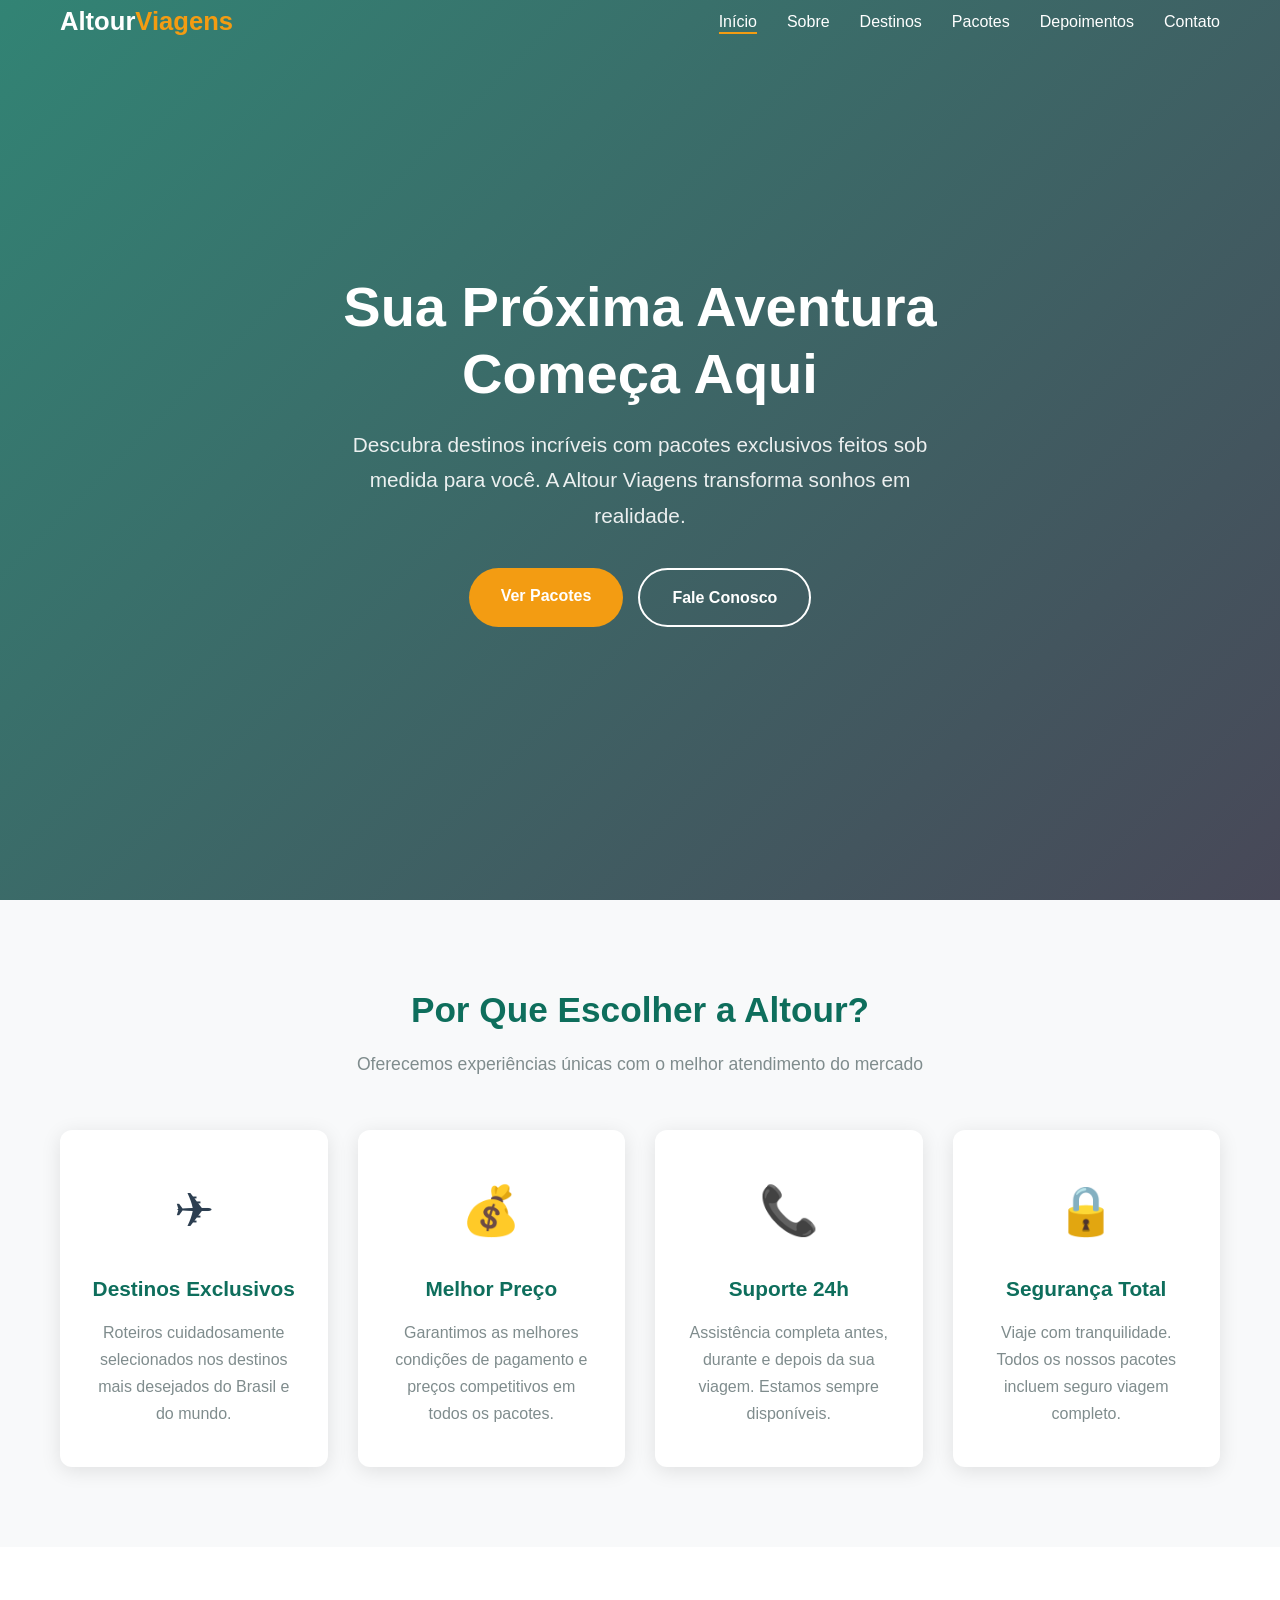
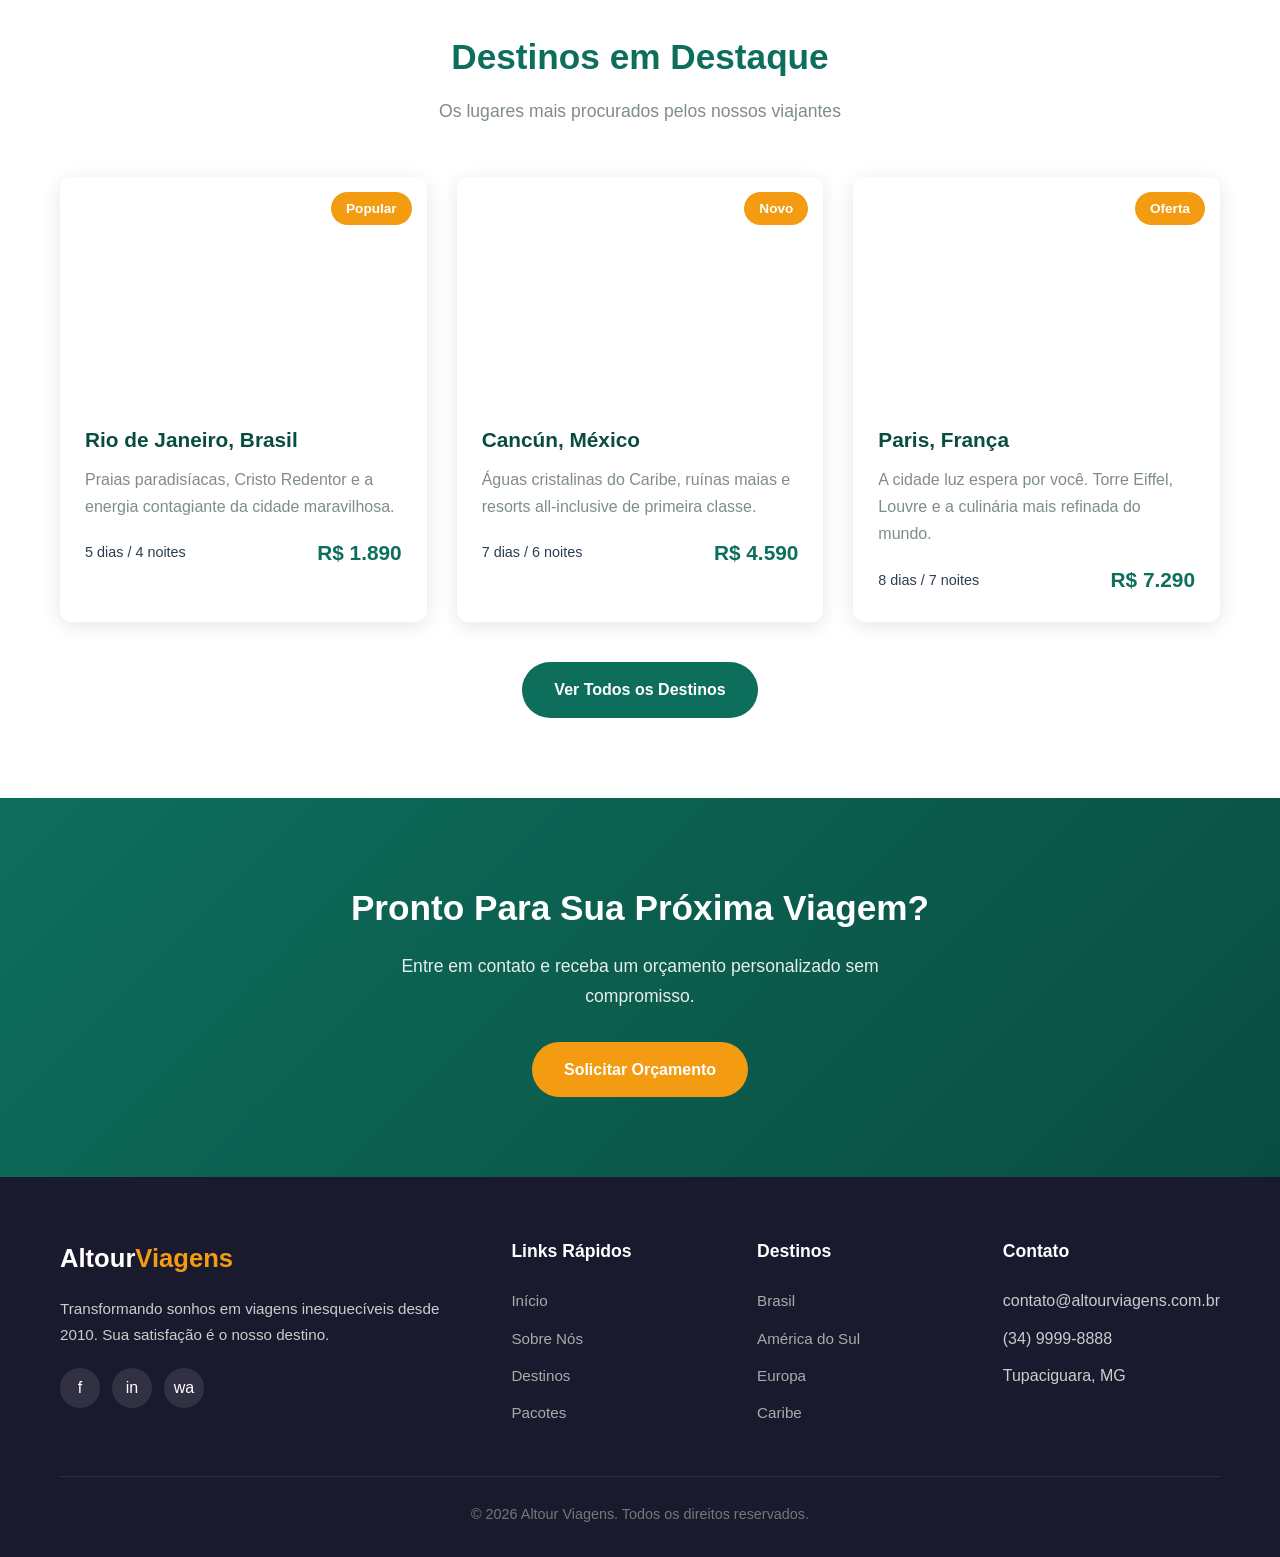
==== index.html @ 72aade47 "Initial commit: Altour Viagens website" ====
<!DOCTYPE html>
<html lang="pt-BR">
<head>
  <meta charset="UTF-8">
  <meta name="viewport" content="width=device-width, initial-scale=1.0">
  <title>Altour Viagens - Sua Próxima Aventura Começa Aqui</title>
  <meta name="description" content="Altour Viagens - Agência de viagens com os melhores pacotes e destinos nacionais e internacionais. Planeje sua viagem dos sonhos!">
  <link rel="stylesheet" href="css/style.css">
</head>
<body>

  <!-- HEADER -->
  <header>
    <nav class="container">
      <a href="index.html" class="logo">Altour<span>Viagens</span></a>
      <ul class="nav-links">
        <li><a href="index.html" class="nav-link active">Início</a></li>
        <li><a href="about.html" class="nav-link">Sobre</a></li>
        <li><a href="destinations.html" class="nav-link">Destinos</a></li>
        <li><a href="packages.html" class="nav-link">Pacotes</a></li>
        <li><a href="testimonials.html" class="nav-link">Depoimentos</a></li>
        <li><a href="contact.html" class="nav-link">Contato</a></li>
      </ul>
      <button class="hamburger" aria-label="Menu">
        <span></span><span></span><span></span>
      </button>
    </nav>
  </header>

  <!-- HERO -->
  <section class="hero">
    <div class="hero-content">
      <h1>Sua Próxima Aventura<br>Começa Aqui</h1>
      <p>Descubra destinos incríveis com pacotes exclusivos feitos sob medida para você. A Altour Viagens transforma sonhos em realidade.</p>
      <div class="hero-buttons">
        <a href="packages.html" class="btn btn-primary">Ver Pacotes</a>
        <a href="contact.html" class="btn btn-outline">Fale Conosco</a>
      </div>
    </div>
  </section>

  <!-- DIFERENCIAIS -->
  <section class="section features">
    <div class="container">
      <div class="section-title">
        <h2>Por Que Escolher a Altour?</h2>
        <p>Oferecemos experiências únicas com o melhor atendimento do mercado</p>
      </div>
      <div class="features-grid">
        <div class="feature-card">
          <div class="feature-icon">&#9992;</div>
          <h3>Destinos Exclusivos</h3>
          <p>Roteiros cuidadosamente selecionados nos destinos mais desejados do Brasil e do mundo.</p>
        </div>
        <div class="feature-card">
          <div class="feature-icon">&#128176;</div>
          <h3>Melhor Preço</h3>
          <p>Garantimos as melhores condições de pagamento e preços competitivos em todos os pacotes.</p>
        </div>
        <div class="feature-card">
          <div class="feature-icon">&#128222;</div>
          <h3>Suporte 24h</h3>
          <p>Assistência completa antes, durante e depois da sua viagem. Estamos sempre disponíveis.</p>
        </div>
        <div class="feature-card">
          <div class="feature-icon">&#128274;</div>
          <h3>Segurança Total</h3>
          <p>Viaje com tranquilidade. Todos os nossos pacotes incluem seguro viagem completo.</p>
        </div>
      </div>
    </div>
  </section>

  <!-- DESTINOS EM DESTAQUE -->
  <section class="section">
    <div class="container">
      <div class="section-title">
        <h2>Destinos em Destaque</h2>
        <p>Os lugares mais procurados pelos nossos viajantes</p>
      </div>
      <div class="destinations-grid">
        <div class="destination-card">
          <div class="destination-img" style="background-image: url('https://images.unsplash.com/photo-1483729558449-99ef09a8c325?w=600&q=80')">
            <span class="destination-badge">Popular</span>
          </div>
          <div class="destination-info">
            <h3>Rio de Janeiro, Brasil</h3>
            <p>Praias paradisíacas, Cristo Redentor e a energia contagiante da cidade maravilhosa.</p>
            <div class="destination-meta">
              <span>5 dias / 4 noites</span>
              <span class="destination-price">R$ 1.890</span>
            </div>
          </div>
        </div>
        <div class="destination-card">
          <div class="destination-img" style="background-image: url('https://images.unsplash.com/photo-1539037116277-4db20889f2d4?w=600&q=80')">
            <span class="destination-badge">Novo</span>
          </div>
          <div class="destination-info">
            <h3>Cancún, México</h3>
            <p>Águas cristalinas do Caribe, ruínas maias e resorts all-inclusive de primeira classe.</p>
            <div class="destination-meta">
              <span>7 dias / 6 noites</span>
              <span class="destination-price">R$ 4.590</span>
            </div>
          </div>
        </div>
        <div class="destination-card">
          <div class="destination-img" style="background-image: url('https://images.unsplash.com/photo-1499856871958-5b9627545d1a?w=600&q=80')">
            <span class="destination-badge">Oferta</span>
          </div>
          <div class="destination-info">
            <h3>Paris, França</h3>
            <p>A cidade luz espera por você. Torre Eiffel, Louvre e a culinária mais refinada do mundo.</p>
            <div class="destination-meta">
              <span>8 dias / 7 noites</span>
              <span class="destination-price">R$ 7.290</span>
            </div>
          </div>
        </div>
      </div>
      <div style="text-align: center; margin-top: 40px;">
        <a href="destinations.html" class="btn btn-secondary">Ver Todos os Destinos</a>
      </div>
    </div>
  </section>

  <!-- CTA -->
  <section class="cta">
    <div class="container">
      <h2>Pronto Para Sua Próxima Viagem?</h2>
      <p>Entre em contato e receba um orçamento personalizado sem compromisso.</p>
      <a href="contact.html" class="btn btn-primary">Solicitar Orçamento</a>
    </div>
  </section>

  <!-- FOOTER -->
  <footer>
    <div class="container">
      <div class="footer-grid">
        <div class="footer-about">
          <a href="index.html" class="logo">Altour<span>Viagens</span></a>
          <p>Transformando sonhos em viagens inesquecíveis desde 2010. Sua satisfação é o nosso destino.</p>
          <div class="footer-social">
            <a href="#" aria-label="Facebook">f</a>
            <a href="#" aria-label="Instagram">in</a>
            <a href="#" aria-label="WhatsApp">wa</a>
          </div>
        </div>
        <div class="footer-col">
          <h4>Links Rápidos</h4>
          <ul>
            <li><a href="index.html">Início</a></li>
            <li><a href="about.html">Sobre Nós</a></li>
            <li><a href="destinations.html">Destinos</a></li>
            <li><a href="packages.html">Pacotes</a></li>
          </ul>
        </div>
        <div class="footer-col">
          <h4>Destinos</h4>
          <ul>
            <li><a href="destinations.html">Brasil</a></li>
            <li><a href="destinations.html">América do Sul</a></li>
            <li><a href="destinations.html">Europa</a></li>
            <li><a href="destinations.html">Caribe</a></li>
          </ul>
        </div>
        <div class="footer-col">
          <h4>Contato</h4>
          <ul>
            <li>contato@altourviagens.com.br</li>
            <li>(34) 9999-8888</li>
            <li>Tupaciguara, MG</li>
          </ul>
        </div>
      </div>
      <div class="footer-bottom">
        <p>&copy; 2026 Altour Viagens. Todos os direitos reservados.</p>
      </div>
    </div>
  </footer>

  <script src="js/main.js"></script>
</body>
</html>
---- css/style.css ----
/* ===== RESET & BASE ===== */
*,
*::before,
*::after {
  margin: 0;
  padding: 0;
  box-sizing: border-box;
}

:root {
  --primary: #0e6e5c;
  --primary-dark: #094d40;
  --primary-light: #14a085;
  --accent: #f39c12;
  --accent-dark: #d68910;
  --text: #2c3e50;
  --text-light: #7f8c8d;
  --bg: #ffffff;
  --bg-light: #f8f9fa;
  --bg-dark: #1a1a2e;
  --shadow: 0 4px 20px rgba(0, 0, 0, 0.1);
  --shadow-hover: 0 8px 30px rgba(0, 0, 0, 0.15);
  --radius: 12px;
  --transition: 0.3s ease;
}

html {
  scroll-behavior: smooth;
}

body {
  font-family: 'Segoe UI', Tahoma, Geneva, Verdana, sans-serif;
  color: var(--text);
  background: var(--bg);
  line-height: 1.7;
}

a {
  text-decoration: none;
  color: inherit;
}

ul {
  list-style: none;
}

img {
  max-width: 100%;
  display: block;
}

.container {
  max-width: 1200px;
  margin: 0 auto;
  padding: 0 20px;
}

.section {
  padding: 80px 0;
}

.section-title {
  text-align: center;
  margin-bottom: 50px;
}

.section-title h2 {
  font-size: 2.2rem;
  color: var(--primary);
  margin-bottom: 10px;
}

.section-title p {
  color: var(--text-light);
  font-size: 1.1rem;
}

/* ===== BUTTONS ===== */
.btn {
  display: inline-block;
  padding: 14px 32px;
  border-radius: 50px;
  font-size: 1rem;
  font-weight: 600;
  cursor: pointer;
  border: none;
  transition: all var(--transition);
}

.btn-primary {
  background: var(--accent);
  color: #fff;
}

.btn-primary:hover {
  background: var(--accent-dark);
  transform: translateY(-2px);
  box-shadow: var(--shadow-hover);
}

.btn-outline {
  border: 2px solid #fff;
  color: #fff;
  background: transparent;
}

.btn-outline:hover {
  background: #fff;
  color: var(--primary);
}

.btn-secondary {
  background: var(--primary);
  color: #fff;
}

.btn-secondary:hover {
  background: var(--primary-dark);
  transform: translateY(-2px);
}

/* ===== HEADER / NAV ===== */
header {
  position: fixed;
  top: 0;
  left: 0;
  width: 100%;
  z-index: 1000;
  transition: all var(--transition);
}

header.scrolled {
  background: rgba(255, 255, 255, 0.97);
  box-shadow: var(--shadow);
}

header.scrolled .nav-link {
  color: var(--text);
}

header.scrolled .logo {
  color: var(--primary);
}

nav {
  display: flex;
  justify-content: space-between;
  align-items: center;
  padding: 18px 0;
}

.logo {
  font-size: 1.6rem;
  font-weight: 800;
  color: #fff;
  transition: color var(--transition);
}

.logo span {
  color: var(--accent);
}

.nav-links {
  display: flex;
  gap: 30px;
  align-items: center;
}

.nav-link {
  color: #fff;
  font-weight: 500;
  transition: color var(--transition);
  position: relative;
}

.nav-link::after {
  content: '';
  position: absolute;
  bottom: -4px;
  left: 0;
  width: 0;
  height: 2px;
  background: var(--accent);
  transition: width var(--transition);
}

.nav-link:hover::after,
.nav-link.active::after {
  width: 100%;
}

.hamburger {
  display: none;
  flex-direction: column;
  gap: 5px;
  cursor: pointer;
  background: none;
  border: none;
  padding: 5px;
}

.hamburger span {
  width: 28px;
  height: 3px;
  background: #fff;
  border-radius: 3px;
  transition: all var(--transition);
}

header.scrolled .hamburger span {
  background: var(--text);
}

/* ===== HERO ===== */
.hero {
  min-height: 100vh;
  display: flex;
  align-items: center;
  justify-content: center;
  text-align: center;
  color: #fff;
  background: linear-gradient(135deg, rgba(14, 110, 92, 0.85), rgba(26, 26, 46, 0.8)),
    url('https://images.unsplash.com/photo-1507525428034-b723cf961d3e?w=1920&q=80') center/cover no-repeat;
  padding: 0 20px;
}

.hero-content h1 {
  font-size: 3.5rem;
  margin-bottom: 20px;
  line-height: 1.2;
}

.hero-content p {
  font-size: 1.3rem;
  margin-bottom: 35px;
  opacity: 0.9;
  max-width: 600px;
  margin-left: auto;
  margin-right: auto;
}

.hero-buttons {
  display: flex;
  gap: 15px;
  justify-content: center;
  flex-wrap: wrap;
}

/* ===== FEATURES / DIFERENCIAIS ===== */
.features {
  background: var(--bg-light);
}

.features-grid {
  display: grid;
  grid-template-columns: repeat(auto-fit, minmax(250px, 1fr));
  gap: 30px;
}

.feature-card {
  background: #fff;
  padding: 40px 30px;
  border-radius: var(--radius);
  text-align: center;
  box-shadow: var(--shadow);
  transition: transform var(--transition);
}

.feature-card:hover {
  transform: translateY(-5px);
}

.feature-icon {
  font-size: 3rem;
  margin-bottom: 20px;
}

.feature-card h3 {
  margin-bottom: 12px;
  color: var(--primary);
  font-size: 1.3rem;
}

.feature-card p {
  color: var(--text-light);
}

/* ===== DESTINATIONS ===== */
.destinations-grid {
  display: grid;
  grid-template-columns: repeat(auto-fit, minmax(300px, 1fr));
  gap: 30px;
}

.destination-card {
  border-radius: var(--radius);
  overflow: hidden;
  box-shadow: var(--shadow);
  transition: transform var(--transition), box-shadow var(--transition);
  background: #fff;
}

.destination-card:hover {
  transform: translateY(-8px);
  box-shadow: var(--shadow-hover);
}

.destination-img {
  height: 220px;
  background-size: cover;
  background-position: center;
  position: relative;
}

.destination-badge {
  position: absolute;
  top: 15px;
  right: 15px;
  background: var(--accent);
  color: #fff;
  padding: 5px 15px;
  border-radius: 50px;
  font-weight: 600;
  font-size: 0.85rem;
}

.destination-info {
  padding: 25px;
}

.destination-info h3 {
  font-size: 1.3rem;
  margin-bottom: 8px;
  color: var(--primary-dark);
}

.destination-info p {
  color: var(--text-light);
  margin-bottom: 15px;
}

.destination-meta {
  display: flex;
  justify-content: space-between;
  align-items: center;
  font-size: 0.9rem;
}

.destination-price {
  font-size: 1.3rem;
  font-weight: 700;
  color: var(--primary);
}

/* ===== PACKAGES ===== */
.packages {
  background: var(--bg-light);
}

.packages-grid {
  display: grid;
  grid-template-columns: repeat(auto-fit, minmax(320px, 1fr));
  gap: 30px;
}

.package-card {
  background: #fff;
  border-radius: var(--radius);
  overflow: hidden;
  box-shadow: var(--shadow);
  transition: transform var(--transition);
}

.package-card:hover {
  transform: translateY(-5px);
}

.package-card.featured {
  border: 3px solid var(--accent);
  position: relative;
}

.package-featured-tag {
  position: absolute;
  top: 15px;
  left: -5px;
  background: var(--accent);
  color: #fff;
  padding: 5px 20px;
  font-weight: 700;
  font-size: 0.85rem;
  z-index: 2;
}

.package-img {
  height: 200px;
  background-size: cover;
  background-position: center;
}

.package-content {
  padding: 30px;
}

.package-content h3 {
  font-size: 1.4rem;
  color: var(--primary-dark);
  margin-bottom: 10px;
}

.package-content p {
  color: var(--text-light);
  margin-bottom: 20px;
}

.package-details {
  display: flex;
  flex-direction: column;
  gap: 10px;
  margin-bottom: 25px;
}

.package-detail {
  display: flex;
  align-items: center;
  gap: 10px;
  font-size: 0.95rem;
}

.package-detail-icon {
  color: var(--primary);
  font-weight: bold;
}

.package-price-box {
  display: flex;
  justify-content: space-between;
  align-items: center;
}

.package-price {
  font-size: 1.5rem;
  font-weight: 700;
  color: var(--primary);
}

.package-price small {
  font-size: 0.8rem;
  color: var(--text-light);
  font-weight: 400;
  display: block;
}

/* ===== TESTIMONIALS ===== */
.testimonials-grid {
  display: grid;
  grid-template-columns: repeat(auto-fit, minmax(300px, 1fr));
  gap: 30px;
}

.testimonial-card {
  background: #fff;
  padding: 35px;
  border-radius: var(--radius);
  box-shadow: var(--shadow);
  position: relative;
}

.testimonial-card::before {
  content: '\201C';
  font-size: 5rem;
  color: var(--primary-light);
  opacity: 0.2;
  position: absolute;
  top: 10px;
  left: 20px;
  font-family: Georgia, serif;
}

.testimonial-text {
  font-style: italic;
  color: var(--text);
  margin-bottom: 20px;
  line-height: 1.8;
  position: relative;
  z-index: 1;
}

.testimonial-author {
  display: flex;
  align-items: center;
  gap: 12px;
}

.testimonial-avatar {
  width: 50px;
  height: 50px;
  border-radius: 50%;
  background: var(--primary-light);
  display: flex;
  align-items: center;
  justify-content: center;
  color: #fff;
  font-weight: 700;
  font-size: 1.2rem;
}

.testimonial-name {
  font-weight: 600;
  color: var(--primary-dark);
}

.testimonial-trip {
  font-size: 0.85rem;
  color: var(--text-light);
}

.stars {
  color: var(--accent);
  margin-bottom: 15px;
  font-size: 1.1rem;
}

/* ===== ABOUT ===== */
.about-content {
  display: grid;
  grid-template-columns: 1fr 1fr;
  gap: 60px;
  align-items: center;
}

.about-img {
  border-radius: var(--radius);
  overflow: hidden;
  height: 400px;
  background: linear-gradient(135deg, var(--primary), var(--primary-light));
  display: flex;
  align-items: center;
  justify-content: center;
  color: #fff;
  font-size: 5rem;
}

.about-text h2 {
  font-size: 2rem;
  color: var(--primary);
  margin-bottom: 20px;
}

.about-text p {
  color: var(--text-light);
  margin-bottom: 15px;
}

.about-stats {
  display: grid;
  grid-template-columns: repeat(3, 1fr);
  gap: 20px;
  margin-top: 30px;
}

.stat {
  text-align: center;
}

.stat-number {
  font-size: 2rem;
  font-weight: 800;
  color: var(--primary);
}

.stat-label {
  font-size: 0.9rem;
  color: var(--text-light);
}

/* ===== CONTACT ===== */
.contact {
  background: var(--bg-light);
}

.contact-wrapper {
  display: grid;
  grid-template-columns: 1fr 1fr;
  gap: 50px;
}

.contact-info h3 {
  font-size: 1.5rem;
  color: var(--primary);
  margin-bottom: 20px;
}

.contact-info p {
  color: var(--text-light);
  margin-bottom: 30px;
}

.contact-item {
  display: flex;
  align-items: flex-start;
  gap: 15px;
  margin-bottom: 25px;
}

.contact-icon {
  width: 45px;
  height: 45px;
  background: var(--primary);
  color: #fff;
  border-radius: 50%;
  display: flex;
  align-items: center;
  justify-content: center;
  font-size: 1.1rem;
  flex-shrink: 0;
}

.contact-item-text h4 {
  margin-bottom: 3px;
  color: var(--text);
}

.contact-item-text p {
  margin: 0;
  font-size: 0.95rem;
}

.contact-form {
  background: #fff;
  padding: 35px;
  border-radius: var(--radius);
  box-shadow: var(--shadow);
}

.form-group {
  margin-bottom: 20px;
}

.form-group label {
  display: block;
  margin-bottom: 6px;
  font-weight: 600;
  color: var(--text);
  font-size: 0.95rem;
}

.form-group input,
.form-group select,
.form-group textarea {
  width: 100%;
  padding: 12px 16px;
  border: 2px solid #e0e0e0;
  border-radius: 8px;
  font-size: 1rem;
  font-family: inherit;
  transition: border-color var(--transition);
}

.form-group input:focus,
.form-group select:focus,
.form-group textarea:focus {
  outline: none;
  border-color: var(--primary);
}

.form-group textarea {
  resize: vertical;
  min-height: 120px;
}

.form-row {
  display: grid;
  grid-template-columns: 1fr 1fr;
  gap: 15px;
}

/* ===== CTA ===== */
.cta {
  background: linear-gradient(135deg, var(--primary), var(--primary-dark));
  color: #fff;
  text-align: center;
  padding: 80px 20px;
}

.cta h2 {
  font-size: 2.2rem;
  margin-bottom: 15px;
}

.cta p {
  font-size: 1.1rem;
  opacity: 0.9;
  margin-bottom: 30px;
  max-width: 500px;
  margin-left: auto;
  margin-right: auto;
}

/* ===== FOOTER ===== */
footer {
  background: var(--bg-dark);
  color: #ccc;
  padding: 60px 0 30px;
}

.footer-grid {
  display: grid;
  grid-template-columns: 2fr 1fr 1fr 1fr;
  gap: 40px;
  margin-bottom: 40px;
}

.footer-about .logo {
  margin-bottom: 15px;
  display: inline-block;
}

.footer-about p {
  font-size: 0.95rem;
  line-height: 1.7;
}

.footer-col h4 {
  color: #fff;
  margin-bottom: 20px;
  font-size: 1.1rem;
}

.footer-col ul li {
  margin-bottom: 10px;
}

.footer-col ul li a {
  color: #aaa;
  transition: color var(--transition);
  font-size: 0.95rem;
}

.footer-col ul li a:hover {
  color: var(--accent);
}

.footer-social {
  display: flex;
  gap: 12px;
  margin-top: 20px;
}

.footer-social a {
  width: 40px;
  height: 40px;
  border-radius: 50%;
  background: rgba(255, 255, 255, 0.1);
  display: flex;
  align-items: center;
  justify-content: center;
  color: #fff;
  transition: background var(--transition);
}

.footer-social a:hover {
  background: var(--accent);
}

.footer-bottom {
  border-top: 1px solid rgba(255, 255, 255, 0.1);
  padding-top: 25px;
  text-align: center;
  font-size: 0.9rem;
  color: #777;
}

/* ===== PAGE HERO (inner pages) ===== */
.page-hero {
  padding: 160px 0 80px;
  text-align: center;
  color: #fff;
  background: linear-gradient(135deg, rgba(14, 110, 92, 0.9), rgba(26, 26, 46, 0.85)),
    url('https://images.unsplash.com/photo-1488646953014-85cb44e25828?w=1920&q=80') center/cover no-repeat;
}

.page-hero h1 {
  font-size: 2.8rem;
  margin-bottom: 10px;
}

.page-hero p {
  font-size: 1.1rem;
  opacity: 0.9;
}

/* ===== RESPONSIVE ===== */
@media (max-width: 992px) {
  .about-content {
    grid-template-columns: 1fr;
  }

  .contact-wrapper {
    grid-template-columns: 1fr;
  }

  .footer-grid {
    grid-template-columns: 1fr 1fr;
  }
}

@media (max-width: 768px) {
  .nav-links {
    position: fixed;
    top: 0;
    right: -100%;
    width: 280px;
    height: 100vh;
    background: var(--bg-dark);
    flex-direction: column;
    padding: 80px 30px 30px;
    gap: 20px;
    transition: right var(--transition);
  }

  .nav-links.active {
    right: 0;
  }

  .nav-links .nav-link {
    color: #fff;
    font-size: 1.1rem;
  }

  .hamburger {
    display: flex;
    z-index: 1001;
  }

  .hero-content h1 {
    font-size: 2.2rem;
  }

  .hero-content p {
    font-size: 1rem;
  }

  .section {
    padding: 50px 0;
  }

  .section-title h2 {
    font-size: 1.8rem;
  }

  .footer-grid {
    grid-template-columns: 1fr;
  }

  .form-row {
    grid-template-columns: 1fr;
  }

  .about-stats {
    grid-template-columns: repeat(3, 1fr);
  }

  .page-hero {
    padding: 120px 0 50px;
  }

  .page-hero h1 {
    font-size: 2rem;
  }
}
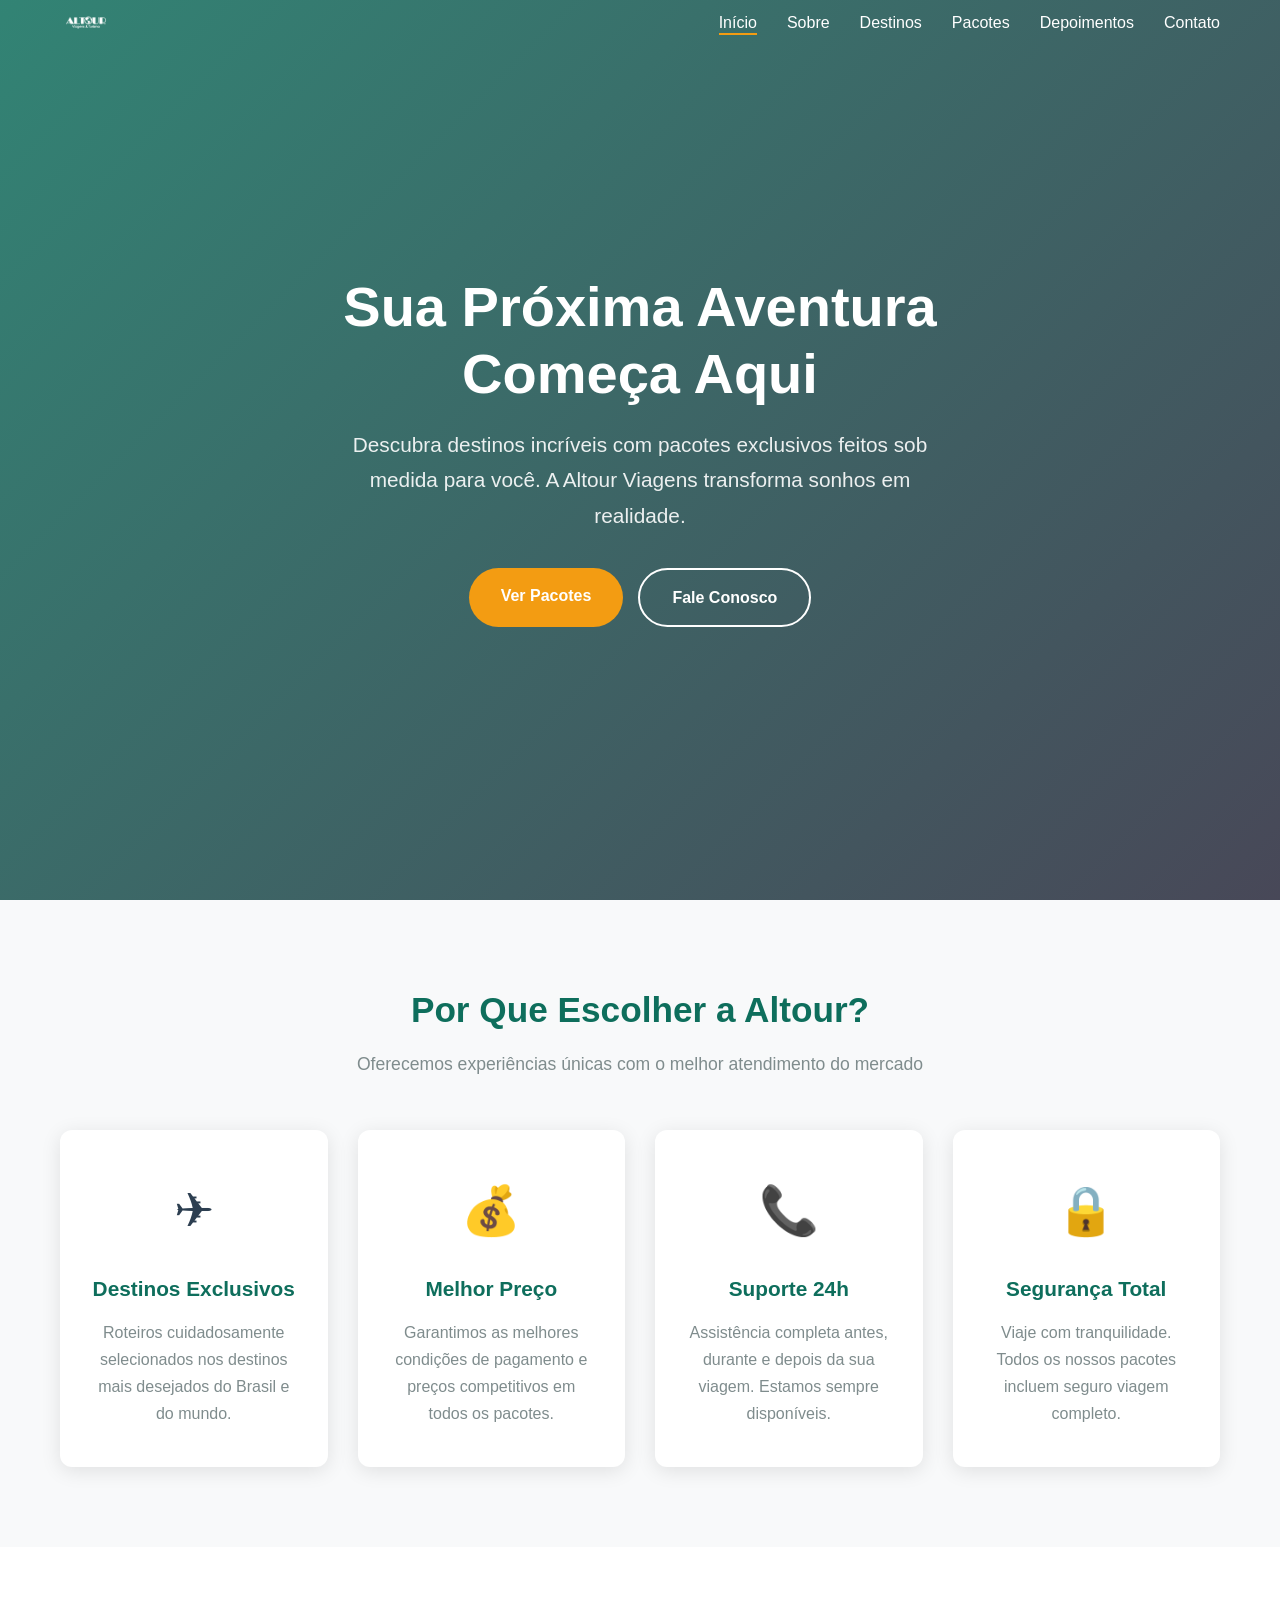
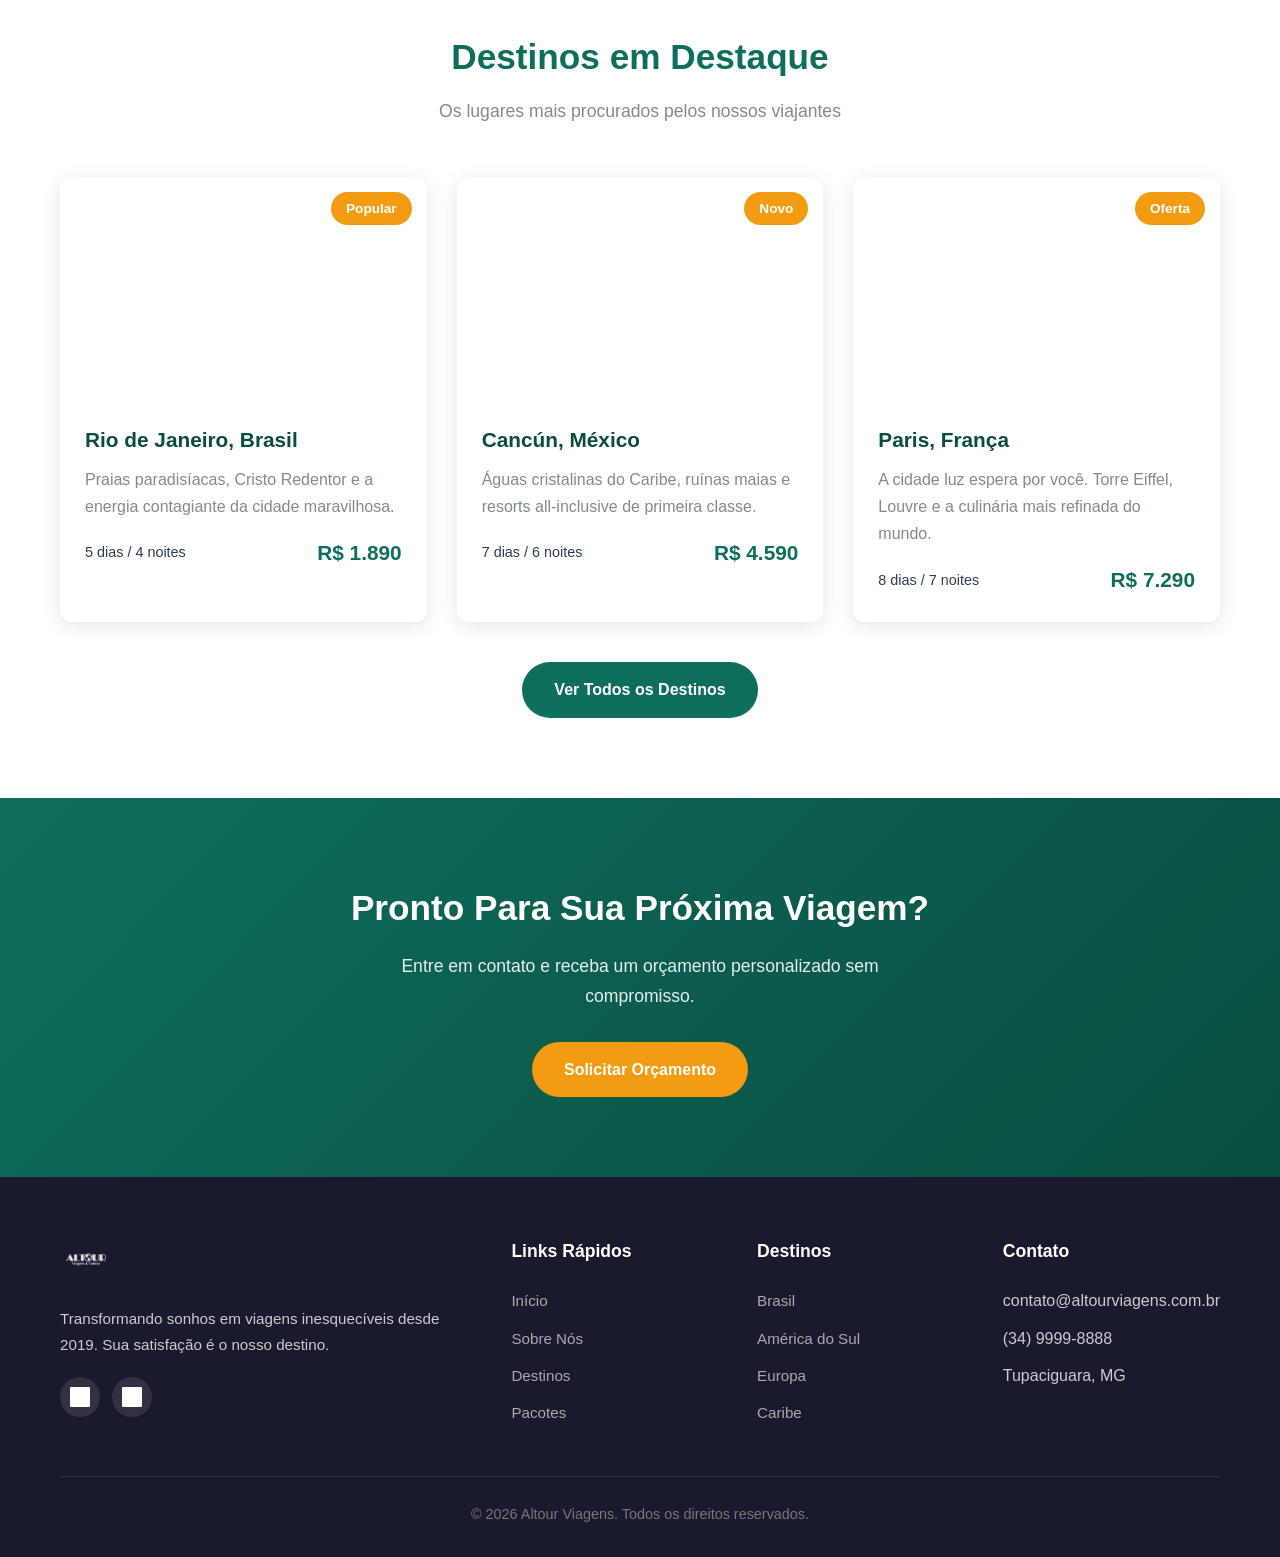
==== commit 9bd612c3: "Add real branding from original site: logo, photos, and social icons - Replace text logo with actual" ====
--- a/index.html
+++ b/index.html
@@ -12,7 +12,7 @@
   <!-- HEADER -->
   <header>
     <nav class="container">
-      <a href="index.html" class="logo">Altour<span>Viagens</span></a>
+      <a href="index.html" class="logo"><img src="img/logo.png" alt="Altour Viagens & Turismo"></a>
       <ul class="nav-links">
         <li><a href="index.html" class="nav-link active">Início</a></li>
         <li><a href="about.html" class="nav-link">Sobre</a></li>
@@ -139,12 +139,11 @@
     <div class="container">
       <div class="footer-grid">
         <div class="footer-about">
-          <a href="index.html" class="logo">Altour<span>Viagens</span></a>
-          <p>Transformando sonhos em viagens inesquecíveis desde 2010. Sua satisfação é o nosso destino.</p>
+          <a href="index.html" class="logo"><img src="img/logo.png" alt="Altour Viagens & Turismo"></a>
+          <p>Transformando sonhos em viagens inesquecíveis desde 2019. Sua satisfação é o nosso destino.</p>
           <div class="footer-social">
-            <a href="#" aria-label="Facebook">f</a>
-            <a href="#" aria-label="Instagram">in</a>
-            <a href="#" aria-label="WhatsApp">wa</a>
+            <a href="#" aria-label="Facebook"><img src="img/icon2.png" alt="Facebook"></a>
+            <a href="#" aria-label="Instagram"><img src="img/icon1.png" alt="Instagram"></a>
           </div>
         </div>
         <div class="footer-col">
--- a/css/style.css
+++ b/css/style.css
@@ -150,14 +150,19 @@
 }
 
 .logo {
-  font-size: 1.6rem;
-  font-weight: 800;
-  color: #fff;
-  transition: color var(--transition);
-}
-
-.logo span {
-  color: var(--accent);
+  display: flex;
+  align-items: center;
+}
+
+.logo img {
+  height: 45px;
+  width: auto;
+  transition: filter var(--transition);
+  filter: brightness(0) invert(1);
+}
+
+header.scrolled .logo img {
+  filter: none;
 }
 
 .nav-links {
@@ -533,12 +538,12 @@
   border-radius: var(--radius);
   overflow: hidden;
   height: 400px;
-  background: linear-gradient(135deg, var(--primary), var(--primary-light));
-  display: flex;
-  align-items: center;
-  justify-content: center;
-  color: #fff;
-  font-size: 5rem;
+}
+
+.about-img img {
+  width: 100%;
+  height: 100%;
+  object-fit: cover;
 }
 
 .about-text h2 {
@@ -716,6 +721,11 @@
   display: inline-block;
 }
 
+.footer-about .logo img {
+  filter: brightness(0) invert(1);
+  opacity: 0.9;
+}
+
 .footer-about p {
   font-size: 0.95rem;
   line-height: 1.7;
@@ -761,6 +771,12 @@
 
 .footer-social a:hover {
   background: var(--accent);
+}
+
+.footer-social a img {
+  width: 20px;
+  height: 20px;
+  filter: brightness(0) invert(1);
 }
 
 .footer-bottom {
